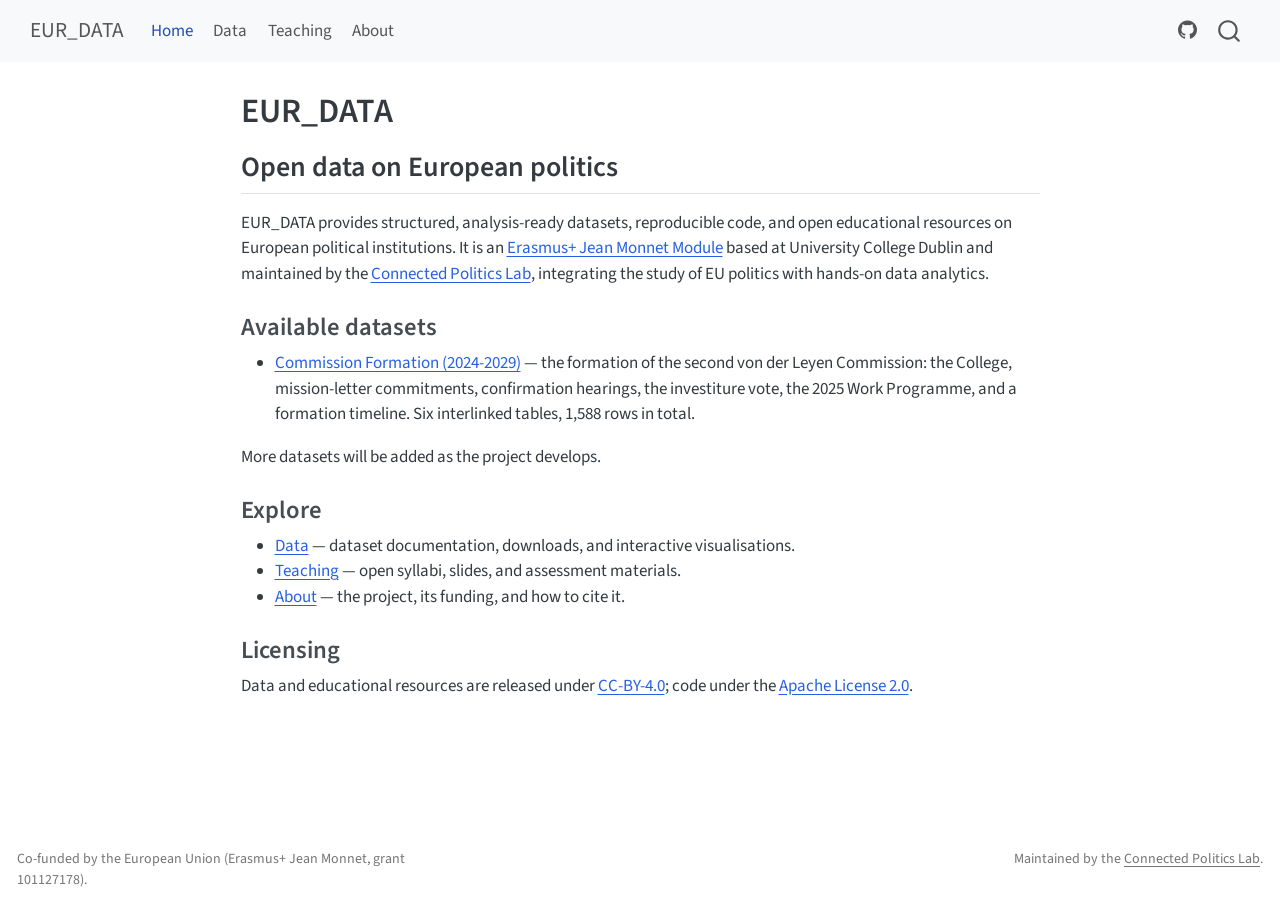
==== docs/index.html @ 7594bf87 "Build EUR_DATA mono-repo: website, Commission Formation dataset, OER - Add Commission Formation data" ====
<!DOCTYPE html>
<html xmlns="http://www.w3.org/1999/xhtml" lang="en" xml:lang="en"><head>

<meta charset="utf-8">
<meta name="generator" content="quarto-1.8.27">

<meta name="viewport" content="width=device-width, initial-scale=1.0, user-scalable=yes">


<title>EUR_DATA</title>
<style>
code{white-space: pre-wrap;}
span.smallcaps{font-variant: small-caps;}
div.columns{display: flex; gap: min(4vw, 1.5em);}
div.column{flex: auto; overflow-x: auto;}
div.hanging-indent{margin-left: 1.5em; text-indent: -1.5em;}
ul.task-list{list-style: none;}
ul.task-list li input[type="checkbox"] {
  width: 0.8em;
  margin: 0 0.8em 0.2em -1em; /* quarto-specific, see https://github.com/quarto-dev/quarto-cli/issues/4556 */ 
  vertical-align: middle;
}
</style>


<script src="site_libs/quarto-nav/quarto-nav.js"></script>
<script src="site_libs/quarto-nav/headroom.min.js"></script>
<script src="site_libs/clipboard/clipboard.min.js"></script>
<script src="site_libs/quarto-search/autocomplete.umd.js"></script>
<script src="site_libs/quarto-search/fuse.min.js"></script>
<script src="site_libs/quarto-search/quarto-search.js"></script>
<meta name="quarto:offset" content="./">
<script src="site_libs/quarto-html/quarto.js" type="module"></script>
<script src="site_libs/quarto-html/tabsets/tabsets.js" type="module"></script>
<script src="site_libs/quarto-html/axe/axe-check.js" type="module"></script>
<script src="site_libs/quarto-html/popper.min.js"></script>
<script src="site_libs/quarto-html/tippy.umd.min.js"></script>
<script src="site_libs/quarto-html/anchor.min.js"></script>
<link href="site_libs/quarto-html/tippy.css" rel="stylesheet">
<link href="site_libs/quarto-html/quarto-syntax-highlighting-ed96de9b727972fe78a7b5d16c58bf87.css" rel="stylesheet" id="quarto-text-highlighting-styles">
<script src="site_libs/bootstrap/bootstrap.min.js"></script>
<link href="site_libs/bootstrap/bootstrap-icons.css" rel="stylesheet">
<link href="site_libs/bootstrap/bootstrap-5b4ad623e5705c0698d39aec6f10cf02.min.css" rel="stylesheet" append-hash="true" id="quarto-bootstrap" data-mode="light">
<script id="quarto-search-options" type="application/json">{
  "location": "navbar",
  "copy-button": false,
  "collapse-after": 3,
  "panel-placement": "end",
  "type": "overlay",
  "limit": 50,
  "keyboard-shortcut": [
    "f",
    "/",
    "s"
  ],
  "show-item-context": false,
  "language": {
    "search-no-results-text": "No results",
    "search-matching-documents-text": "matching documents",
    "search-copy-link-title": "Copy link to search",
    "search-hide-matches-text": "Hide additional matches",
    "search-more-match-text": "more match in this document",
    "search-more-matches-text": "more matches in this document",
    "search-clear-button-title": "Clear",
    "search-text-placeholder": "",
    "search-detached-cancel-button-title": "Cancel",
    "search-submit-button-title": "Submit",
    "search-label": "Search"
  }
}</script>


<link rel="stylesheet" href="styles.css">
</head>

<body class="nav-fixed fullcontent quarto-light">

<div id="quarto-search-results"></div>
  <header id="quarto-header" class="headroom fixed-top">
    <nav class="navbar navbar-expand-lg " data-bs-theme="dark">
      <div class="navbar-container container-fluid">
      <div class="navbar-brand-container mx-auto">
    <a class="navbar-brand" href="./index.html">
    <span class="navbar-title">EUR_DATA</span>
    </a>
  </div>
            <div id="quarto-search" class="" title="Search"></div>
          <button class="navbar-toggler" type="button" data-bs-toggle="collapse" data-bs-target="#navbarCollapse" aria-controls="navbarCollapse" role="menu" aria-expanded="false" aria-label="Toggle navigation" onclick="if (window.quartoToggleHeadroom) { window.quartoToggleHeadroom(); }">
  <span class="navbar-toggler-icon"></span>
</button>
          <div class="collapse navbar-collapse" id="navbarCollapse">
            <ul class="navbar-nav navbar-nav-scroll me-auto">
  <li class="nav-item">
    <a class="nav-link active" href="./index.html" aria-current="page"> 
<span class="menu-text">Home</span></a>
  </li>  
  <li class="nav-item">
    <a class="nav-link" href="./data.html"> 
<span class="menu-text">Data</span></a>
  </li>  
  <li class="nav-item">
    <a class="nav-link" href="./oer.html"> 
<span class="menu-text">Teaching</span></a>
  </li>  
  <li class="nav-item">
    <a class="nav-link" href="./about.html"> 
<span class="menu-text">About</span></a>
  </li>  
</ul>
            <ul class="navbar-nav navbar-nav-scroll ms-auto">
  <li class="nav-item compact">
    <a class="nav-link" href="https://github.com/Connected-Politics-Lab/EUR_DATA"> <i class="bi bi-github" role="img">
</i> 
<span class="menu-text"></span></a>
  </li>  
</ul>
          </div> <!-- /navcollapse -->
            <div class="quarto-navbar-tools">
</div>
      </div> <!-- /container-fluid -->
    </nav>
</header>
<!-- content -->
<div id="quarto-content" class="quarto-container page-columns page-rows-contents page-layout-article page-navbar">
<!-- sidebar -->
<!-- margin-sidebar -->
    
<!-- main -->
<main class="content" id="quarto-document-content">

<header id="title-block-header" class="quarto-title-block default">
<div class="quarto-title">
<h1 class="title">EUR_DATA</h1>
</div>



<div class="quarto-title-meta">

    
  
    
  </div>
  


</header>


<section id="open-data-on-european-politics" class="level2">
<h2 class="anchored" data-anchor-id="open-data-on-european-politics">Open data on European politics</h2>
<p>EUR_DATA provides structured, analysis-ready datasets, reproducible code, and open educational resources on European political institutions. It is an <a href="./about.html">Erasmus+ Jean Monnet Module</a> based at University College Dublin and maintained by the <a href="https://github.com/Connected-Politics-Lab">Connected Politics Lab</a>, integrating the study of EU politics with hands-on data analytics.</p>
<section id="available-datasets" class="level3">
<h3 class="anchored" data-anchor-id="available-datasets">Available datasets</h3>
<ul>
<li><strong><a href="./data.html">Commission Formation (2024-2029)</a></strong> — the formation of the second von der Leyen Commission: the College, mission-letter commitments, confirmation hearings, the investiture vote, the 2025 Work Programme, and a formation timeline. Six interlinked tables, 1,588 rows in total.</li>
</ul>
<p>More datasets will be added as the project develops.</p>
</section>
<section id="explore" class="level3">
<h3 class="anchored" data-anchor-id="explore">Explore</h3>
<ul>
<li><strong><a href="./data.html">Data</a></strong> — dataset documentation, downloads, and interactive visualisations.</li>
<li><strong><a href="./oer.html">Teaching</a></strong> — open syllabi, slides, and assessment materials.</li>
<li><strong><a href="./about.html">About</a></strong> — the project, its funding, and how to cite it.</li>
</ul>
</section>
<section id="licensing" class="level3">
<h3 class="anchored" data-anchor-id="licensing">Licensing</h3>
<p>Data and educational resources are released under <a href="https://creativecommons.org/licenses/by/4.0/">CC-BY-4.0</a>; code under the <a href="https://github.com/Connected-Politics-Lab/EUR_DATA/blob/main/LICENSE">Apache License 2.0</a>.</p>


</section>
</section>

</main> <!-- /main -->
<script id="quarto-html-after-body" type="application/javascript">
  window.document.addEventListener("DOMContentLoaded", function (event) {
    const icon = "";
    const anchorJS = new window.AnchorJS();
    anchorJS.options = {
      placement: 'right',
      icon: icon
    };
    anchorJS.add('.anchored');
    const isCodeAnnotation = (el) => {
      for (const clz of el.classList) {
        if (clz.startsWith('code-annotation-')) {                     
          return true;
        }
      }
      return false;
    }
    const onCopySuccess = function(e) {
      // button target
      const button = e.trigger;
      // don't keep focus
      button.blur();
      // flash "checked"
      button.classList.add('code-copy-button-checked');
      var currentTitle = button.getAttribute("title");
      button.setAttribute("title", "Copied!");
      let tooltip;
      if (window.bootstrap) {
        button.setAttribute("data-bs-toggle", "tooltip");
        button.setAttribute("data-bs-placement", "left");
        button.setAttribute("data-bs-title", "Copied!");
        tooltip = new bootstrap.Tooltip(button, 
          { trigger: "manual", 
            customClass: "code-copy-button-tooltip",
            offset: [0, -8]});
        tooltip.show();    
      }
      setTimeout(function() {
        if (tooltip) {
          tooltip.hide();
          button.removeAttribute("data-bs-title");
          button.removeAttribute("data-bs-toggle");
          button.removeAttribute("data-bs-placement");
        }
        button.setAttribute("title", currentTitle);
        button.classList.remove('code-copy-button-checked');
      }, 1000);
      // clear code selection
      e.clearSelection();
    }
    const getTextToCopy = function(trigger) {
      const outerScaffold = trigger.parentElement.cloneNode(true);
      const codeEl = outerScaffold.querySelector('code');
      for (const childEl of codeEl.children) {
        if (isCodeAnnotation(childEl)) {
          childEl.remove();
        }
      }
      return codeEl.innerText;
    }
    const clipboard = new window.ClipboardJS('.code-copy-button:not([data-in-quarto-modal])', {
      text: getTextToCopy
    });
    clipboard.on('success', onCopySuccess);
    if (window.document.getElementById('quarto-embedded-source-code-modal')) {
      const clipboardModal = new window.ClipboardJS('.code-copy-button[data-in-quarto-modal]', {
        text: getTextToCopy,
        container: window.document.getElementById('quarto-embedded-source-code-modal')
      });
      clipboardModal.on('success', onCopySuccess);
    }
      var localhostRegex = new RegExp(/^(?:http|https):\/\/localhost\:?[0-9]*\//);
      var mailtoRegex = new RegExp(/^mailto:/);
        var filterRegex = new RegExp("https:\/\/connected-politics-lab\.github\.io\/EUR_DATA\/");
      var isInternal = (href) => {
          return filterRegex.test(href) || localhostRegex.test(href) || mailtoRegex.test(href);
      }
      // Inspect non-navigation links and adorn them if external
     var links = window.document.querySelectorAll('a[href]:not(.nav-link):not(.navbar-brand):not(.toc-action):not(.sidebar-link):not(.sidebar-item-toggle):not(.pagination-link):not(.no-external):not([aria-hidden]):not(.dropdown-item):not(.quarto-navigation-tool):not(.about-link)');
      for (var i=0; i<links.length; i++) {
        const link = links[i];
        if (!isInternal(link.href)) {
          // undo the damage that might have been done by quarto-nav.js in the case of
          // links that we want to consider external
          if (link.dataset.originalHref !== undefined) {
            link.href = link.dataset.originalHref;
          }
        }
      }
    function tippyHover(el, contentFn, onTriggerFn, onUntriggerFn) {
      const config = {
        allowHTML: true,
        maxWidth: 500,
        delay: 100,
        arrow: false,
        appendTo: function(el) {
            return el.parentElement;
        },
        interactive: true,
        interactiveBorder: 10,
        theme: 'quarto',
        placement: 'bottom-start',
      };
      if (contentFn) {
        config.content = contentFn;
      }
      if (onTriggerFn) {
        config.onTrigger = onTriggerFn;
      }
      if (onUntriggerFn) {
        config.onUntrigger = onUntriggerFn;
      }
      window.tippy(el, config); 
    }
    const noterefs = window.document.querySelectorAll('a[role="doc-noteref"]');
    for (var i=0; i<noterefs.length; i++) {
      const ref = noterefs[i];
      tippyHover(ref, function() {
        // use id or data attribute instead here
        let href = ref.getAttribute('data-footnote-href') || ref.getAttribute('href');
        try { href = new URL(href).hash; } catch {}
        const id = href.replace(/^#\/?/, "");
        const note = window.document.getElementById(id);
        if (note) {
          return note.innerHTML;
        } else {
          return "";
        }
      });
    }
    const xrefs = window.document.querySelectorAll('a.quarto-xref');
    const processXRef = (id, note) => {
      // Strip column container classes
      const stripColumnClz = (el) => {
        el.classList.remove("page-full", "page-columns");
        if (el.children) {
          for (const child of el.children) {
            stripColumnClz(child);
          }
        }
      }
      stripColumnClz(note)
      if (id === null || id.startsWith('sec-')) {
        // Special case sections, only their first couple elements
        const container = document.createElement("div");
        if (note.children && note.children.length > 2) {
          container.appendChild(note.children[0].cloneNode(true));
          for (let i = 1; i < note.children.length; i++) {
            const child = note.children[i];
            if (child.tagName === "P" && child.innerText === "") {
              continue;
            } else {
              container.appendChild(child.cloneNode(true));
              break;
            }
          }
          if (window.Quarto?.typesetMath) {
            window.Quarto.typesetMath(container);
          }
          return container.innerHTML
        } else {
          if (window.Quarto?.typesetMath) {
            window.Quarto.typesetMath(note);
          }
          return note.innerHTML;
        }
      } else {
        // Remove any anchor links if they are present
        const anchorLink = note.querySelector('a.anchorjs-link');
        if (anchorLink) {
          anchorLink.remove();
        }
        if (window.Quarto?.typesetMath) {
          window.Quarto.typesetMath(note);
        }
        if (note.classList.contains("callout")) {
          return note.outerHTML;
        } else {
          return note.innerHTML;
        }
      }
    }
    for (var i=0; i<xrefs.length; i++) {
      const xref = xrefs[i];
      tippyHover(xref, undefined, function(instance) {
        instance.disable();
        let url = xref.getAttribute('href');
        let hash = undefined; 
        if (url.startsWith('#')) {
          hash = url;
        } else {
          try { hash = new URL(url).hash; } catch {}
        }
        if (hash) {
          const id = hash.replace(/^#\/?/, "");
          const note = window.document.getElementById(id);
          if (note !== null) {
            try {
              const html = processXRef(id, note.cloneNode(true));
              instance.setContent(html);
            } finally {
              instance.enable();
              instance.show();
            }
          } else {
            // See if we can fetch this
            fetch(url.split('#')[0])
            .then(res => res.text())
            .then(html => {
              const parser = new DOMParser();
              const htmlDoc = parser.parseFromString(html, "text/html");
              const note = htmlDoc.getElementById(id);
              if (note !== null) {
                const html = processXRef(id, note);
                instance.setContent(html);
              } 
            }).finally(() => {
              instance.enable();
              instance.show();
            });
          }
        } else {
          // See if we can fetch a full url (with no hash to target)
          // This is a special case and we should probably do some content thinning / targeting
          fetch(url)
          .then(res => res.text())
          .then(html => {
            const parser = new DOMParser();
            const htmlDoc = parser.parseFromString(html, "text/html");
            const note = htmlDoc.querySelector('main.content');
            if (note !== null) {
              // This should only happen for chapter cross references
              // (since there is no id in the URL)
              // remove the first header
              if (note.children.length > 0 && note.children[0].tagName === "HEADER") {
                note.children[0].remove();
              }
              const html = processXRef(null, note);
              instance.setContent(html);
            } 
          }).finally(() => {
            instance.enable();
            instance.show();
          });
        }
      }, function(instance) {
      });
    }
        let selectedAnnoteEl;
        const selectorForAnnotation = ( cell, annotation) => {
          let cellAttr = 'data-code-cell="' + cell + '"';
          let lineAttr = 'data-code-annotation="' +  annotation + '"';
          const selector = 'span[' + cellAttr + '][' + lineAttr + ']';
          return selector;
        }
        const selectCodeLines = (annoteEl) => {
          const doc = window.document;
          const targetCell = annoteEl.getAttribute("data-target-cell");
          const targetAnnotation = annoteEl.getAttribute("data-target-annotation");
          const annoteSpan = window.document.querySelector(selectorForAnnotation(targetCell, targetAnnotation));
          const lines = annoteSpan.getAttribute("data-code-lines").split(",");
          const lineIds = lines.map((line) => {
            return targetCell + "-" + line;
          })
          let top = null;
          let height = null;
          let parent = null;
          if (lineIds.length > 0) {
              //compute the position of the single el (top and bottom and make a div)
              const el = window.document.getElementById(lineIds[0]);
              top = el.offsetTop;
              height = el.offsetHeight;
              parent = el.parentElement.parentElement;
            if (lineIds.length > 1) {
              const lastEl = window.document.getElementById(lineIds[lineIds.length - 1]);
              const bottom = lastEl.offsetTop + lastEl.offsetHeight;
              height = bottom - top;
            }
            if (top !== null && height !== null && parent !== null) {
              // cook up a div (if necessary) and position it 
              let div = window.document.getElementById("code-annotation-line-highlight");
              if (div === null) {
                div = window.document.createElement("div");
                div.setAttribute("id", "code-annotation-line-highlight");
                div.style.position = 'absolute';
                parent.appendChild(div);
              }
              div.style.top = top - 2 + "px";
              div.style.height = height + 4 + "px";
              div.style.left = 0;
              let gutterDiv = window.document.getElementById("code-annotation-line-highlight-gutter");
              if (gutterDiv === null) {
                gutterDiv = window.document.createElement("div");
                gutterDiv.setAttribute("id", "code-annotation-line-highlight-gutter");
                gutterDiv.style.position = 'absolute';
                const codeCell = window.document.getElementById(targetCell);
                const gutter = codeCell.querySelector('.code-annotation-gutter');
                gutter.appendChild(gutterDiv);
              }
              gutterDiv.style.top = top - 2 + "px";
              gutterDiv.style.height = height + 4 + "px";
            }
            selectedAnnoteEl = annoteEl;
          }
        };
        const unselectCodeLines = () => {
          const elementsIds = ["code-annotation-line-highlight", "code-annotation-line-highlight-gutter"];
          elementsIds.forEach((elId) => {
            const div = window.document.getElementById(elId);
            if (div) {
              div.remove();
            }
          });
          selectedAnnoteEl = undefined;
        };
          // Handle positioning of the toggle
      window.addEventListener(
        "resize",
        throttle(() => {
          elRect = undefined;
          if (selectedAnnoteEl) {
            selectCodeLines(selectedAnnoteEl);
          }
        }, 10)
      );
      function throttle(fn, ms) {
      let throttle = false;
      let timer;
        return (...args) => {
          if(!throttle) { // first call gets through
              fn.apply(this, args);
              throttle = true;
          } else { // all the others get throttled
              if(timer) clearTimeout(timer); // cancel #2
              timer = setTimeout(() => {
                fn.apply(this, args);
                timer = throttle = false;
              }, ms);
          }
        };
      }
        // Attach click handler to the DT
        const annoteDls = window.document.querySelectorAll('dt[data-target-cell]');
        for (const annoteDlNode of annoteDls) {
          annoteDlNode.addEventListener('click', (event) => {
            const clickedEl = event.target;
            if (clickedEl !== selectedAnnoteEl) {
              unselectCodeLines();
              const activeEl = window.document.querySelector('dt[data-target-cell].code-annotation-active');
              if (activeEl) {
                activeEl.classList.remove('code-annotation-active');
              }
              selectCodeLines(clickedEl);
              clickedEl.classList.add('code-annotation-active');
            } else {
              // Unselect the line
              unselectCodeLines();
              clickedEl.classList.remove('code-annotation-active');
            }
          });
        }
    const findCites = (el) => {
      const parentEl = el.parentElement;
      if (parentEl) {
        const cites = parentEl.dataset.cites;
        if (cites) {
          return {
            el,
            cites: cites.split(' ')
          };
        } else {
          return findCites(el.parentElement)
        }
      } else {
        return undefined;
      }
    };
    var bibliorefs = window.document.querySelectorAll('a[role="doc-biblioref"]');
    for (var i=0; i<bibliorefs.length; i++) {
      const ref = bibliorefs[i];
      const citeInfo = findCites(ref);
      if (citeInfo) {
        tippyHover(citeInfo.el, function() {
          var popup = window.document.createElement('div');
          citeInfo.cites.forEach(function(cite) {
            var citeDiv = window.document.createElement('div');
            citeDiv.classList.add('hanging-indent');
            citeDiv.classList.add('csl-entry');
            var biblioDiv = window.document.getElementById('ref-' + cite);
            if (biblioDiv) {
              citeDiv.innerHTML = biblioDiv.innerHTML;
            }
            popup.appendChild(citeDiv);
          });
          return popup.innerHTML;
        });
      }
    }
  });
  </script>
</div> <!-- /content -->
<footer class="footer">
  <div class="nav-footer">
    <div class="nav-footer-left">
<p>Co-funded by the European Union (Erasmus+ Jean Monnet, grant 101127178).</p>
</div>   
    <div class="nav-footer-center">
      &nbsp;
    </div>
    <div class="nav-footer-right">
<p>Maintained by the <a href="https://github.com/Connected-Politics-Lab">Connected Politics Lab</a>.</p>
</div>
  </div>
</footer>




</body></html>
---- docs/site_libs/quarto-html/tippy.css ----
.tippy-box[data-animation=fade][data-state=hidden]{opacity:0}[data-tippy-root]{max-width:calc(100vw - 10px)}.tippy-box{position:relative;background-color:#333;color:#fff;border-radius:4px;font-size:14px;line-height:1.4;white-space:normal;outline:0;transition-property:transform,visibility,opacity}.tippy-box[data-placement^=top]>.tippy-arrow{bottom:0}.tippy-box[data-placement^=top]>.tippy-arrow:before{bottom:-7px;left:0;border-width:8px 8px 0;border-top-color:initial;transform-origin:center top}.tippy-box[data-placement^=bottom]>.tippy-arrow{top:0}.tippy-box[data-placement^=bottom]>.tippy-arrow:before{top:-7px;left:0;border-width:0 8px 8px;border-bottom-color:initial;transform-origin:center bottom}.tippy-box[data-placement^=left]>.tippy-arrow{right:0}.tippy-box[data-placement^=left]>.tippy-arrow:before{border-width:8px 0 8px 8px;border-left-color:initial;right:-7px;transform-origin:center left}.tippy-box[data-placement^=right]>.tippy-arrow{left:0}.tippy-box[data-placement^=right]>.tippy-arrow:before{left:-7px;border-width:8px 8px 8px 0;border-right-color:initial;transform-origin:center right}.tippy-box[data-inertia][data-state=visible]{transition-timing-function:cubic-bezier(.54,1.5,.38,1.11)}.tippy-arrow{width:16px;height:16px;color:#333}.tippy-arrow:before{content:"";position:absolute;border-color:transparent;border-style:solid}.tippy-content{position:relative;padding:5px 9px;z-index:1}
---- docs/site_libs/quarto-html/quarto-syntax-highlighting-ed96de9b727972fe78a7b5d16c58bf87.css ----
/* quarto syntax highlight colors */
:root {
  --quarto-hl-ot-color: #003B4F;
  --quarto-hl-at-color: #657422;
  --quarto-hl-ss-color: #20794D;
  --quarto-hl-an-color: #5E5E5E;
  --quarto-hl-fu-color: #4758AB;
  --quarto-hl-st-color: #20794D;
  --quarto-hl-cf-color: #003B4F;
  --quarto-hl-op-color: #5E5E5E;
  --quarto-hl-er-color: #AD0000;
  --quarto-hl-bn-color: #AD0000;
  --quarto-hl-al-color: #AD0000;
  --quarto-hl-va-color: #111111;
  --quarto-hl-bu-color: inherit;
  --quarto-hl-ex-color: inherit;
  --quarto-hl-pp-color: #AD0000;
  --quarto-hl-in-color: #5E5E5E;
  --quarto-hl-vs-color: #20794D;
  --quarto-hl-wa-color: #5E5E5E;
  --quarto-hl-do-color: #5E5E5E;
  --quarto-hl-im-color: #00769E;
  --quarto-hl-ch-color: #20794D;
  --quarto-hl-dt-color: #AD0000;
  --quarto-hl-fl-color: #AD0000;
  --quarto-hl-co-color: #5E5E5E;
  --quarto-hl-cv-color: #5E5E5E;
  --quarto-hl-cn-color: #8f5902;
  --quarto-hl-sc-color: #5E5E5E;
  --quarto-hl-dv-color: #AD0000;
  --quarto-hl-kw-color: #003B4F;
}

/* other quarto variables */
:root {
  --quarto-font-monospace: SFMono-Regular, Menlo, Monaco, Consolas, "Liberation Mono", "Courier New", monospace;
}

/* syntax highlight based on Pandoc's rules */
pre > code.sourceCode > span {
  color: #003B4F;
}

code.sourceCode > span {
  color: #003B4F;
}

div.sourceCode,
div.sourceCode pre.sourceCode {
  color: #003B4F;
}

/* Normal */
code span {
  color: #003B4F;
}

/* Alert */
code span.al {
  color: #AD0000;
  font-style: inherit;
}

/* Annotation */
code span.an {
  color: #5E5E5E;
  font-style: inherit;
}

/* Attribute */
code span.at {
  color: #657422;
  font-style: inherit;
}

/* BaseN */
code span.bn {
  color: #AD0000;
  font-style: inherit;
}

/* BuiltIn */
code span.bu {
  font-style: inherit;
}

/* ControlFlow */
code span.cf {
  color: #003B4F;
  font-weight: bold;
  font-style: inherit;
}

/* Char */
code span.ch {
  color: #20794D;
  font-style: inherit;
}

/* Constant */
code span.cn {
  color: #8f5902;
  font-style: inherit;
}

/* Comment */
code span.co {
  color: #5E5E5E;
  font-style: inherit;
}

/* CommentVar */
code span.cv {
  color: #5E5E5E;
  font-style: italic;
}

/* Documentation */
code span.do {
  color: #5E5E5E;
  font-style: italic;
}

/* DataType */
code span.dt {
  color: #AD0000;
  font-style: inherit;
}

/* DecVal */
code span.dv {
  color: #AD0000;
  font-style: inherit;
}

/* Error */
code span.er {
  color: #AD0000;
  font-style: inherit;
}

/* Extension */
code span.ex {
  font-style: inherit;
}

/* Float */
code span.fl {
  color: #AD0000;
  font-style: inherit;
}

/* Function */
code span.fu {
  color: #4758AB;
  font-style: inherit;
}

/* Import */
code span.im {
  color: #00769E;
  font-style: inherit;
}

/* Information */
code span.in {
  color: #5E5E5E;
  font-style: inherit;
}

/* Keyword */
code span.kw {
  color: #003B4F;
  font-weight: bold;
  font-style: inherit;
}

/* Operator */
code span.op {
  color: #5E5E5E;
  font-style: inherit;
}

/* Other */
code span.ot {
  color: #003B4F;
  font-style: inherit;
}

/* Preprocessor */
code span.pp {
  color: #AD0000;
  font-style: inherit;
}

/* SpecialChar */
code span.sc {
  color: #5E5E5E;
  font-style: inherit;
}

/* SpecialString */
code span.ss {
  color: #20794D;
  font-style: inherit;
}

/* String */
code span.st {
  color: #20794D;
  font-style: inherit;
}

/* Variable */
code span.va {
  color: #111111;
  font-style: inherit;
}

/* VerbatimString */
code span.vs {
  color: #20794D;
  font-style: inherit;
}

/* Warning */
code span.wa {
  color: #5E5E5E;
  font-style: italic;
}

.prevent-inlining {
  content: "</";
}

/*# sourceMappingURL=0920dd6d7437995b8cdf7429764427b1.css.map */
---- docs/styles.css ----
/* Custom styles for EUR_DATA website */
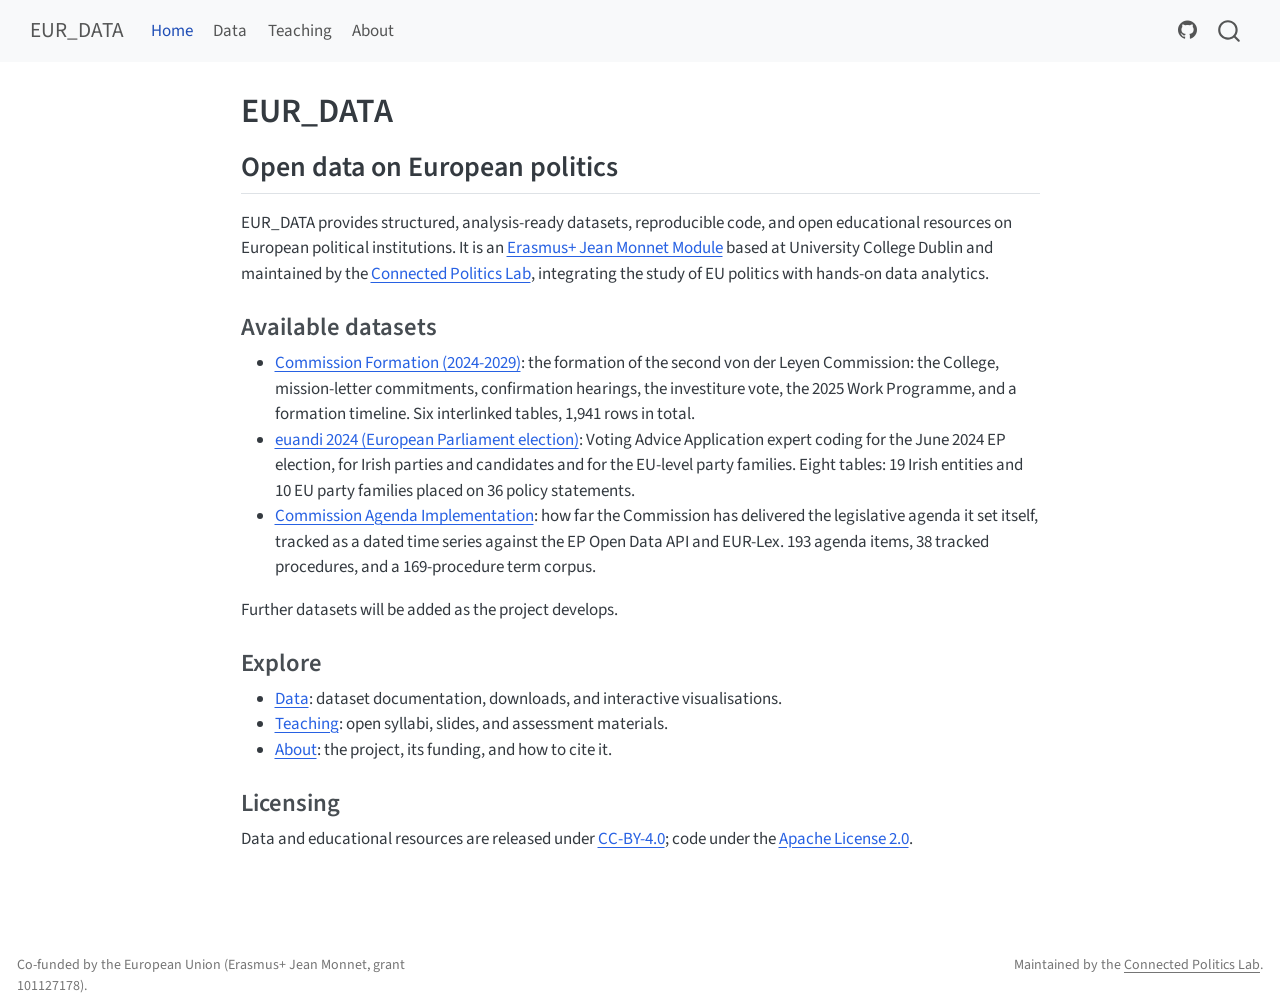
==== commit d60ab393: "Pre-publication correction round: verified data, docs, site and metadata Data corrections (verified " ====
--- a/docs/index.html
+++ b/docs/index.html
@@ -153,16 +153,18 @@
 <section id="available-datasets" class="level3">
 <h3 class="anchored" data-anchor-id="available-datasets">Available datasets</h3>
 <ul>
-<li><strong><a href="./data.html">Commission Formation (2024-2029)</a></strong> — the formation of the second von der Leyen Commission: the College, mission-letter commitments, confirmation hearings, the investiture vote, the 2025 Work Programme, and a formation timeline. Six interlinked tables, 1,588 rows in total.</li>
+<li><strong><a href="./data.html#commission-formation-2024-2029">Commission Formation (2024-2029)</a></strong>: the formation of the second von der Leyen Commission: the College, mission-letter commitments, confirmation hearings, the investiture vote, the 2025 Work Programme, and a formation timeline. Six interlinked tables, 1,941 rows in total.</li>
+<li><strong><a href="./data.html#euandi-2024-european-parliament-election">euandi 2024 (European Parliament election)</a></strong>: Voting Advice Application expert coding for the June 2024 EP election, for Irish parties and candidates and for the EU-level party families. Eight tables: 19 Irish entities and 10 EU party families placed on 36 policy statements.</li>
+<li><strong><a href="./data.html#commission-agenda-implementation">Commission Agenda Implementation</a></strong>: how far the Commission has delivered the legislative agenda it set itself, tracked as a dated time series against the EP Open Data API and EUR-Lex. 193 agenda items, 38 tracked procedures, and a 169-procedure term corpus.</li>
 </ul>
-<p>More datasets will be added as the project develops.</p>
+<p>Further datasets will be added as the project develops.</p>
 </section>
 <section id="explore" class="level3">
 <h3 class="anchored" data-anchor-id="explore">Explore</h3>
 <ul>
-<li><strong><a href="./data.html">Data</a></strong> — dataset documentation, downloads, and interactive visualisations.</li>
-<li><strong><a href="./oer.html">Teaching</a></strong> — open syllabi, slides, and assessment materials.</li>
-<li><strong><a href="./about.html">About</a></strong> — the project, its funding, and how to cite it.</li>
+<li><strong><a href="./data.html">Data</a></strong>: dataset documentation, downloads, and interactive visualisations.</li>
+<li><strong><a href="./oer.html">Teaching</a></strong>: open syllabi, slides, and assessment materials.</li>
+<li><strong><a href="./about.html">About</a></strong>: the project, its funding, and how to cite it.</li>
 </ul>
 </section>
 <section id="licensing" class="level3">
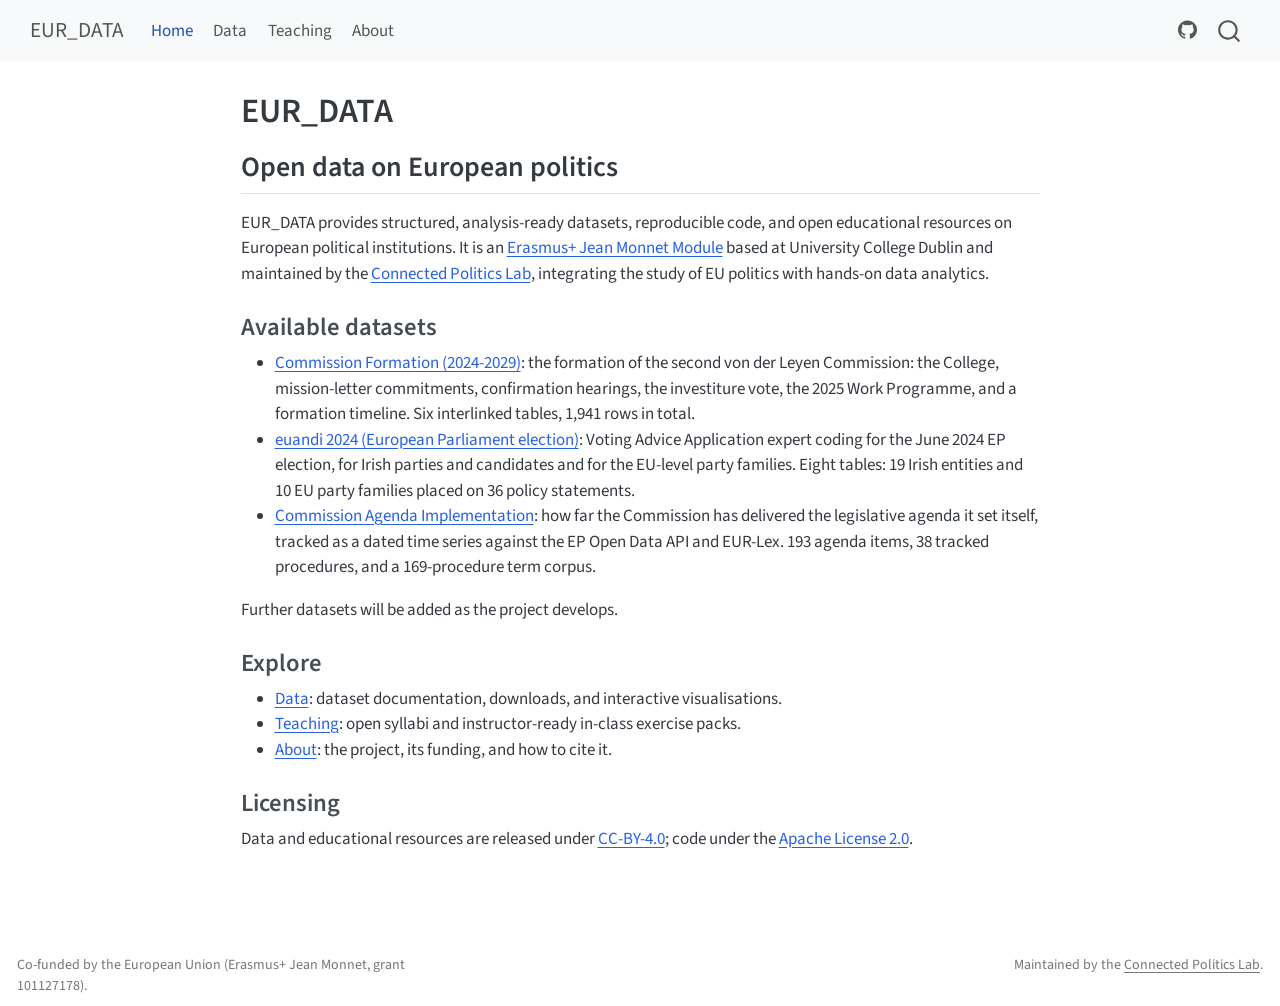
==== commit f9c98ea4: "Publish nine in-class exercise packs on the OER page Adds the instructor-ready PDF packs (three per " ====
--- a/docs/index.html
+++ b/docs/index.html
@@ -163,7 +163,7 @@
 <h3 class="anchored" data-anchor-id="explore">Explore</h3>
 <ul>
 <li><strong><a href="./data.html">Data</a></strong>: dataset documentation, downloads, and interactive visualisations.</li>
-<li><strong><a href="./oer.html">Teaching</a></strong>: open syllabi, slides, and assessment materials.</li>
+<li><strong><a href="./oer.html">Teaching</a></strong>: open syllabi and instructor-ready in-class exercise packs.</li>
 <li><strong><a href="./about.html">About</a></strong>: the project, its funding, and how to cite it.</li>
 </ul>
 </section>
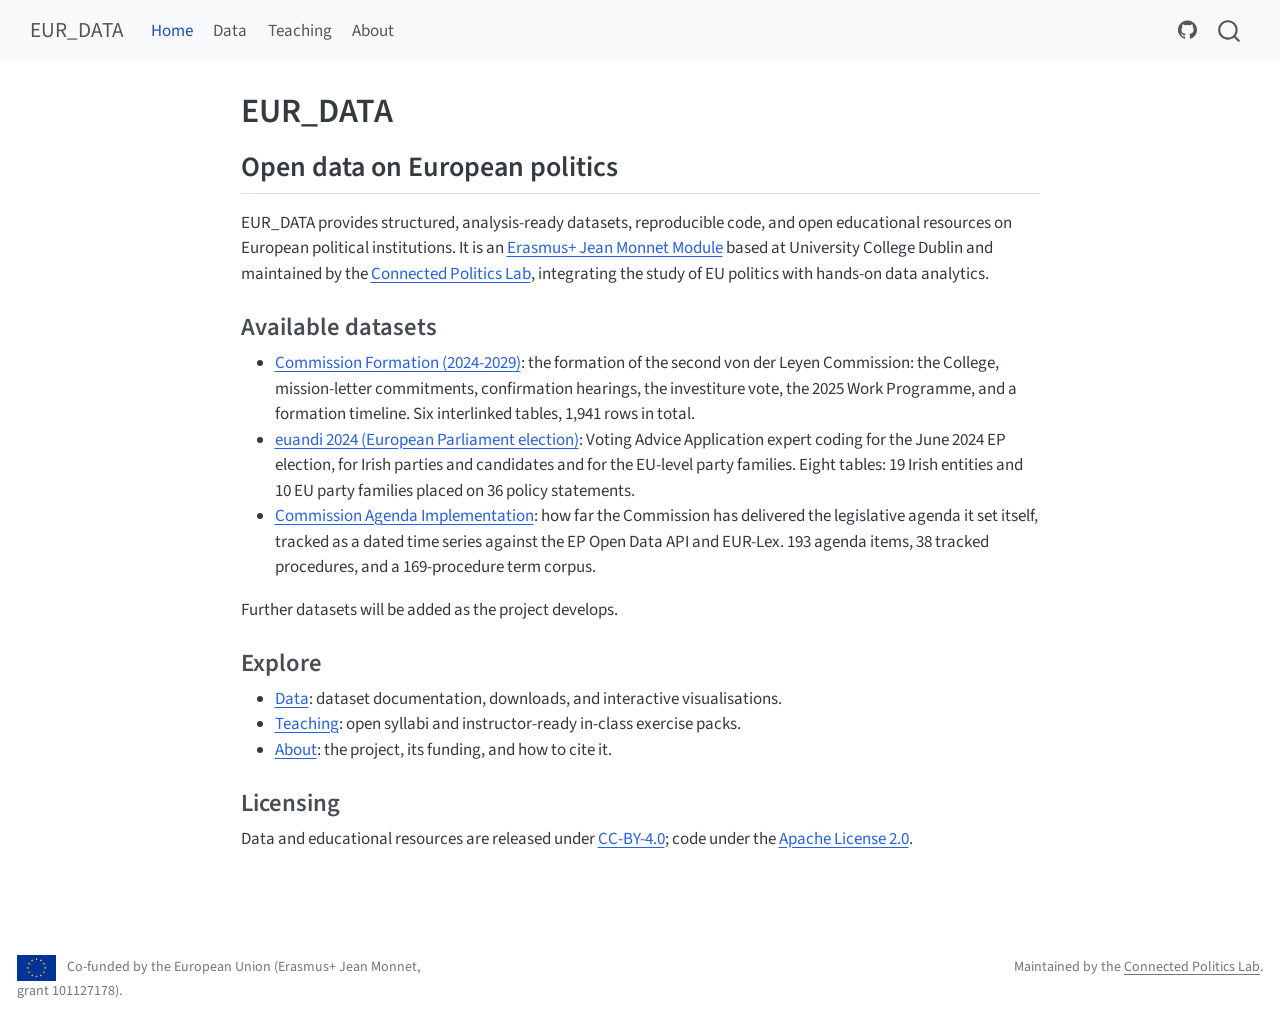
==== commit b477c4b1: "Add EU emblem to site footer and OER documents The Erasmus+ visibility rules require the EU emblem a" ====
--- a/docs/index.html
+++ b/docs/index.html
@@ -580,7 +580,7 @@
 <footer class="footer">
   <div class="nav-footer">
     <div class="nav-footer-left">
-<p>Co-funded by the European Union (Erasmus+ Jean Monnet, grant 101127178).</p>
+<p><img src="assets/eu-emblem.png" style="vertical-align:middle;margin-right:8px" height="26" alt="Co-funded by the European Union"> Co-funded by the European Union (Erasmus+ Jean Monnet, grant 101127178).</p>
 </div>   
     <div class="nav-footer-center">
       &nbsp;
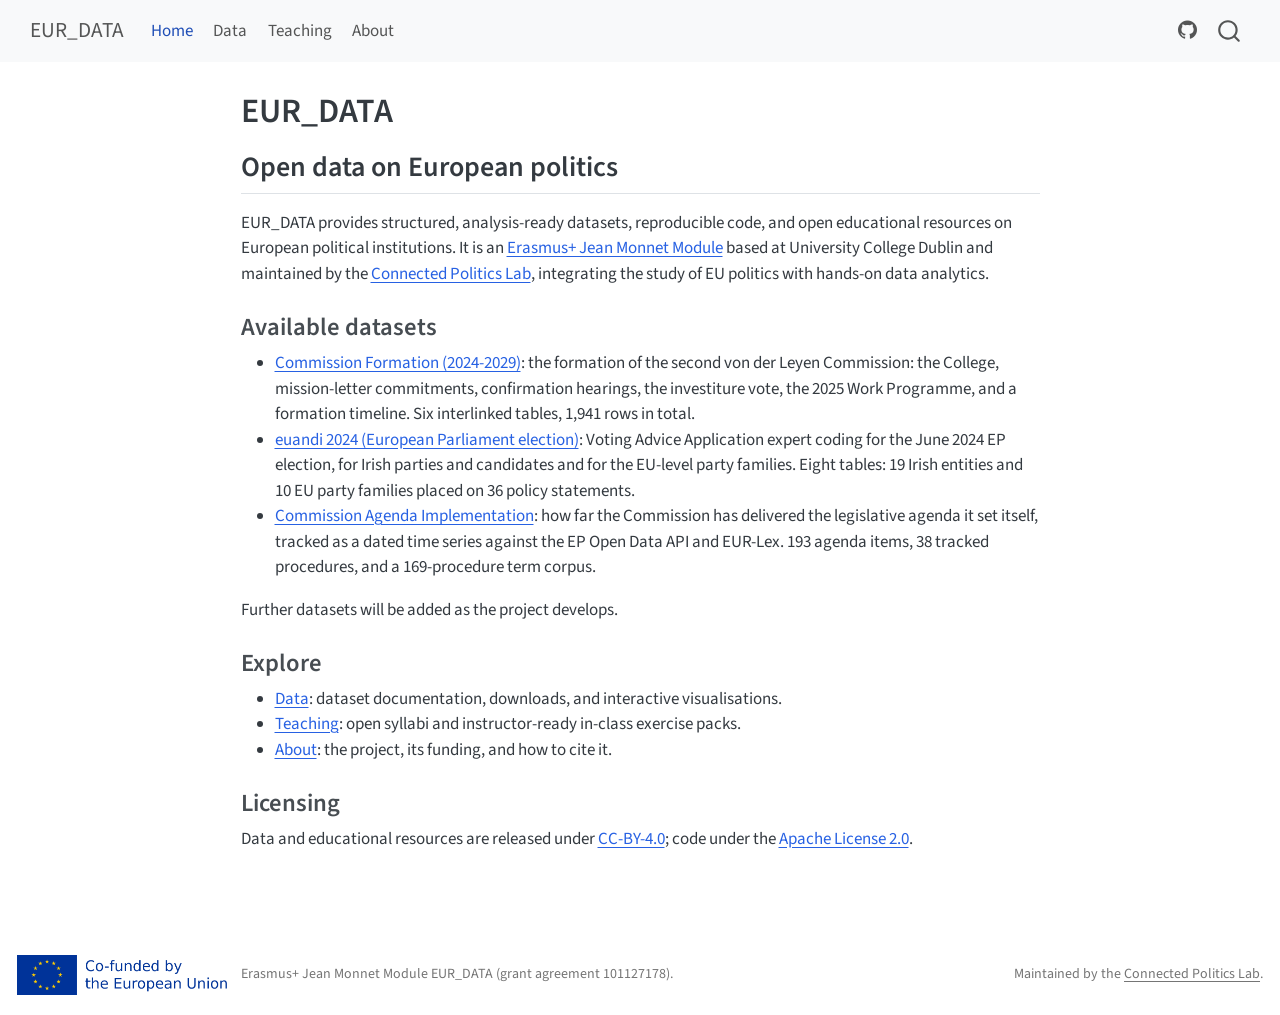
==== commit 8d48de11: "Use the official co-funded lockup in the site footer The footer carried the bare EU flag with the fu" ====
--- a/docs/index.html
+++ b/docs/index.html
@@ -580,7 +580,7 @@
 <footer class="footer">
   <div class="nav-footer">
     <div class="nav-footer-left">
-<p><img src="assets/eu-emblem.png" style="vertical-align:middle;margin-right:8px" height="26" alt="Co-funded by the European Union"> Co-funded by the European Union (Erasmus+ Jean Monnet, grant 101127178).</p>
+<p><img src="assets/eu-cofunded-en.png" class="eu-lockup img-fluid" alt="Co-funded by the European Union"> Erasmus+ Jean Monnet Module EUR_DATA (grant agreement 101127178).</p>
 </div>   
     <div class="nav-footer-center">
       &nbsp;
--- a/docs/styles.css
+++ b/docs/styles.css
@@ -1 +1,31 @@
 /* Custom styles for EUR_DATA website */
+
+/* EU funding lockup in the page footer. Height 40px keeps the emblem itself at
+   roughly 1 cm on screen, the minimum size the EU visual identity rules set. */
+.eu-lockup {
+  height: 40px;
+  vertical-align: middle;
+  margin-right: 10px;
+}
+
+/* Bootstrap gives each footer cell an equal third of the width, which wraps the
+   funding statement onto a second line beside the lockup. Let the left cell size
+   to its content instead, at the breakpoint above which the footer is a row. */
+@media (min-width: 768px) {
+  .nav-footer-left {
+    flex: 1 1 auto;
+  }
+
+  .nav-footer-center {
+    flex: 0 1 auto;
+  }
+}
+
+/* Below that breakpoint the statement wraps raggedly beside the lockup, so
+   stack the lockup above the text instead. */
+@media (max-width: 767.98px) {
+  .eu-lockup {
+    display: block;
+    margin: 0 auto 0.5em;
+  }
+}
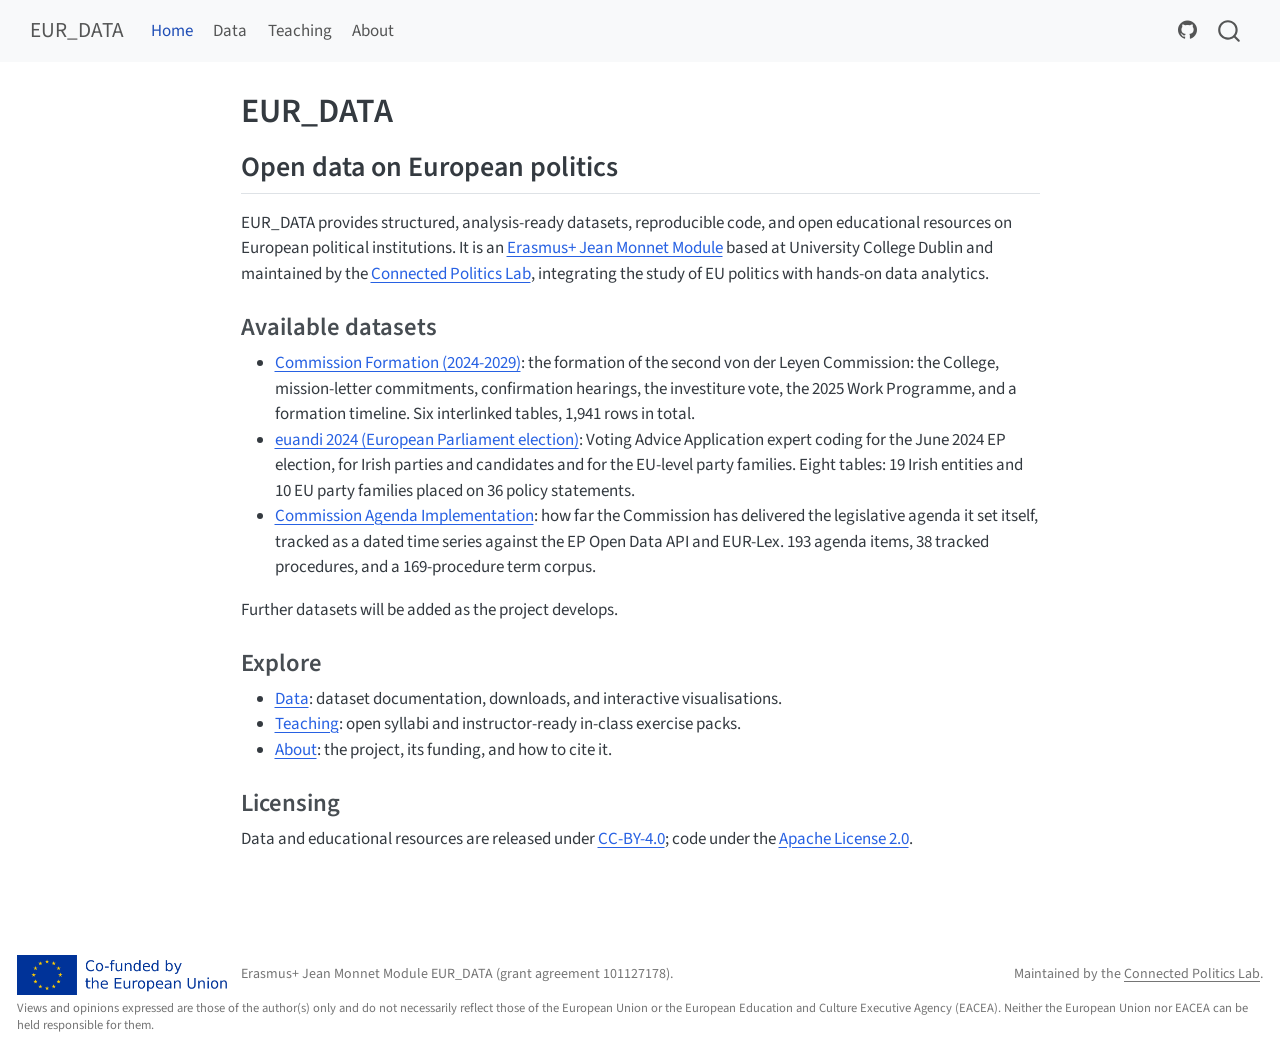
==== commit e1b5a556: "Add the EACEA disclaimer to the site footer The syllabi and exercise packs carry the disclaimer but " ====
--- a/docs/index.html
+++ b/docs/index.html
@@ -583,8 +583,10 @@
 <p><img src="assets/eu-cofunded-en.png" class="eu-lockup img-fluid" alt="Co-funded by the European Union"> Erasmus+ Jean Monnet Module EUR_DATA (grant agreement 101127178).</p>
 </div>   
     <div class="nav-footer-center">
-      &nbsp;
-    </div>
+<div class="eu-disclaimer">
+<p>Views and opinions expressed are those of the author(s) only and do not necessarily reflect those of the European Union or the European Education and Culture Executive Agency (EACEA). Neither the European Union nor EACEA can be held responsible for them.</p>
+</div>
+</div>
     <div class="nav-footer-right">
 <p>Maintained by the <a href="https://github.com/Connected-Politics-Lab">Connected Politics Lab</a>.</p>
 </div>
--- a/docs/styles.css
+++ b/docs/styles.css
@@ -8,24 +8,51 @@
   margin-right: 10px;
 }
 
-/* Bootstrap gives each footer cell an equal third of the width, which wraps the
-   funding statement onto a second line beside the lockup. Let the left cell size
-   to its content instead, at the breakpoint above which the footer is a row. */
-@media (min-width: 768px) {
+/* The EACEA disclaimer, which occupies the footer's centre slot. */
+.eu-disclaimer {
+  font-size: 0.9em;
+  line-height: 1.4;
+  margin-top: 0.4em;
+}
+
+/* Narrow and medium screens: stack the three footer cells full width and
+   centre them, with the lockup above the funding statement. Bootstrap only
+   stacks below 576px, but between there and 992px the cells are too cramped to
+   sit side by side once the lockup and the disclaimer are in them. */
+@media (max-width: 991.98px) {
+  .eu-lockup {
+    display: block;
+    margin: 0 auto 0.5em;
+  }
+
+  .nav-footer-left,
+  .nav-footer-center,
+  .nav-footer-right {
+    flex: 1 1 100%;
+    text-align: center;
+  }
+}
+
+/* Wide screens: funding statement left, maintainer right, and the disclaimer
+   reordered onto a full-width row of its own beneath them. The left cell sizes
+   to its content and takes up the slack, so the maintainer line is not crushed
+   into a narrow column. */
+@media (min-width: 992px) {
   .nav-footer-left {
     flex: 1 1 auto;
   }
 
+  .nav-footer-right {
+    order: 2;
+    flex: 0 0 auto;
+  }
+
   .nav-footer-center {
-    flex: 0 1 auto;
+    order: 3;
+    flex: 1 1 100%;
+  }
+
+  .eu-disclaimer {
+    text-align: left;
   }
 }
-
-/* Below that breakpoint the statement wraps raggedly beside the lockup, so
-   stack the lockup above the text instead. */
-@media (max-width: 767.98px) {
-  .eu-lockup {
-    display: block;
-    margin: 0 auto 0.5em;
-  }
-}
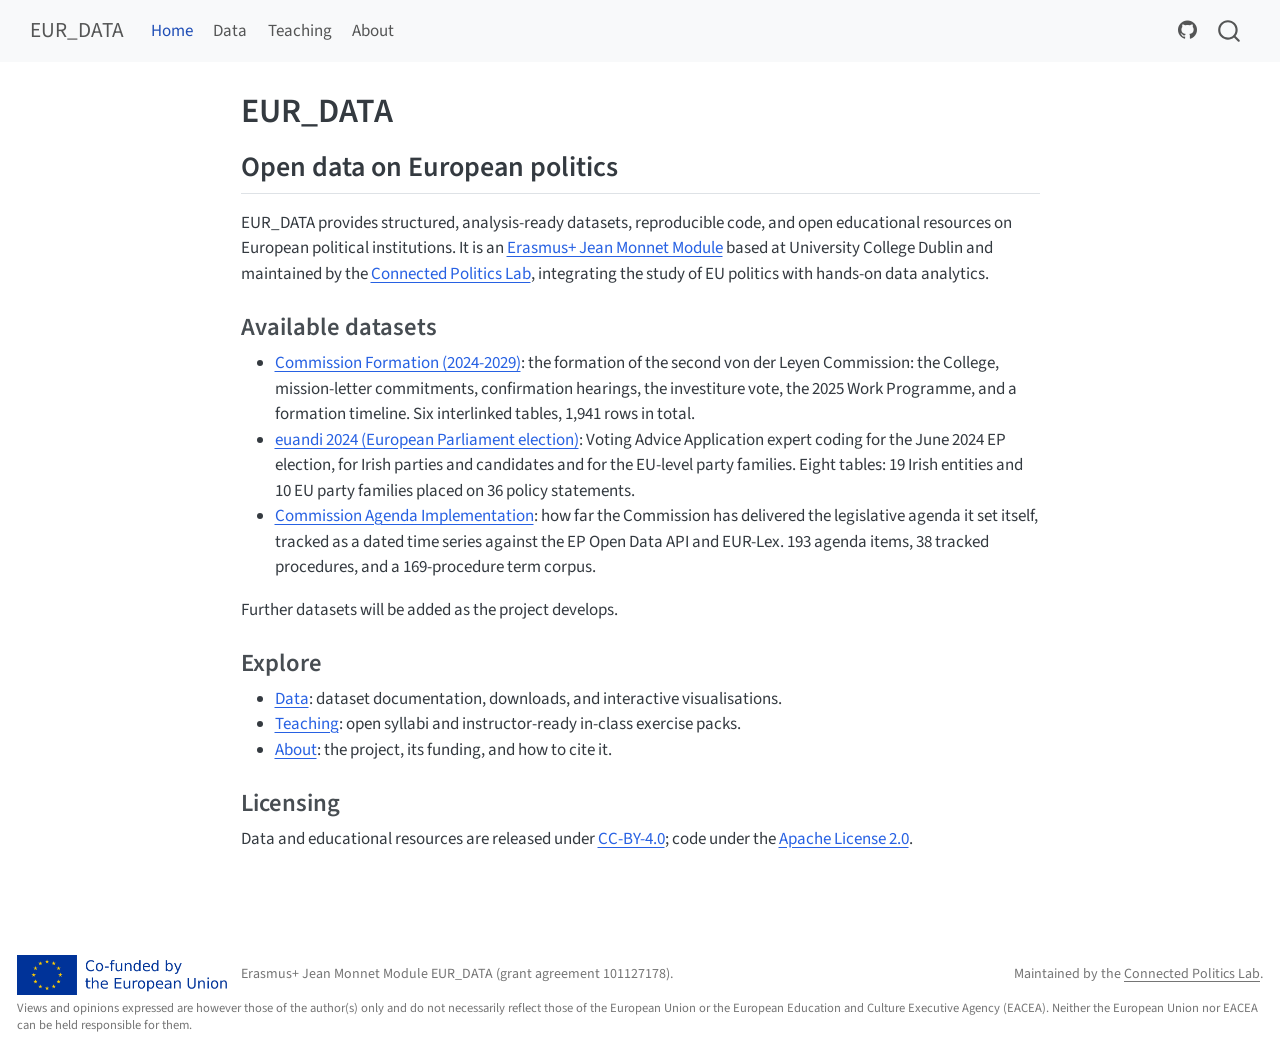
==== commit 5d95c0f8: "Match the EACEA disclaimer to the official template wording The template reads "expressed are howeve" ====
--- a/docs/index.html
+++ b/docs/index.html
@@ -584,7 +584,7 @@
 </div>   
     <div class="nav-footer-center">
 <div class="eu-disclaimer">
-<p>Views and opinions expressed are those of the author(s) only and do not necessarily reflect those of the European Union or the European Education and Culture Executive Agency (EACEA). Neither the European Union nor EACEA can be held responsible for them.</p>
+<p>Views and opinions expressed are however those of the author(s) only and do not necessarily reflect those of the European Union or the European Education and Culture Executive Agency (EACEA). Neither the European Union nor EACEA can be held responsible for them.</p>
 </div>
 </div>
     <div class="nav-footer-right">
